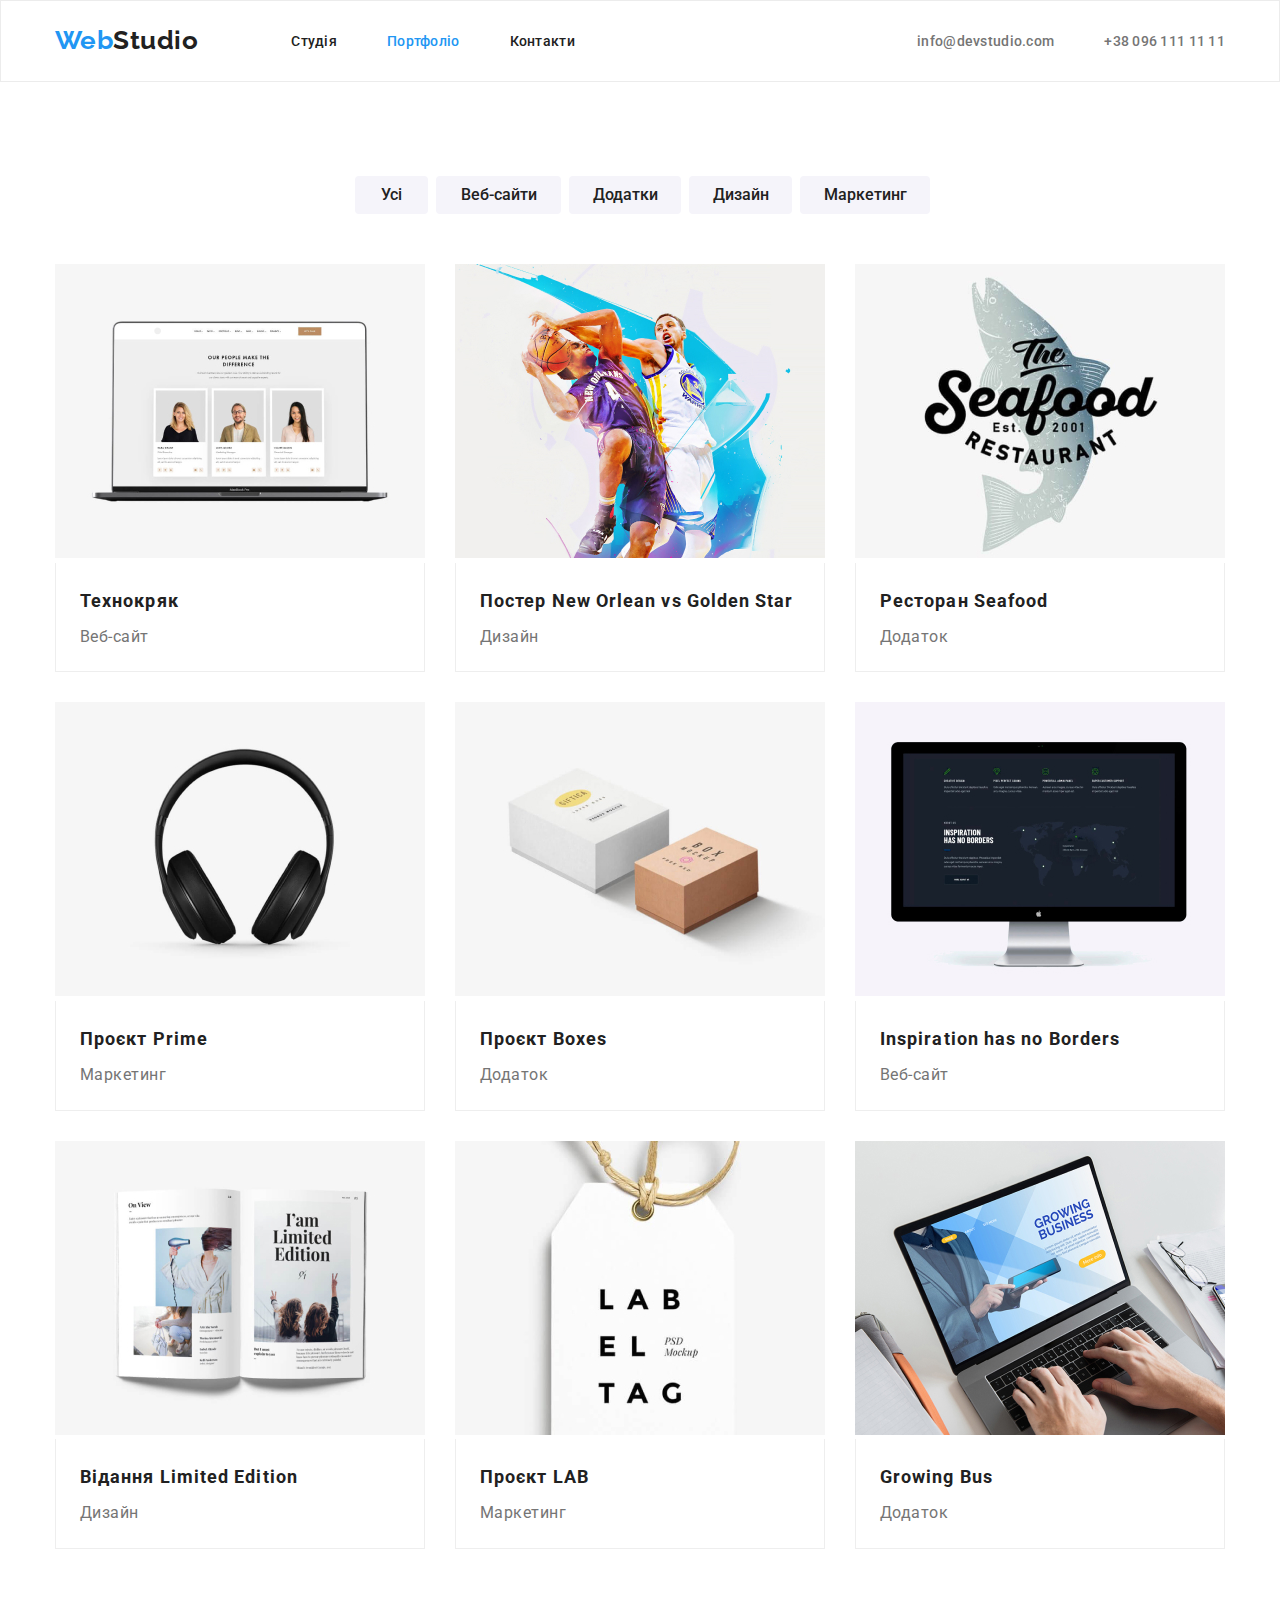
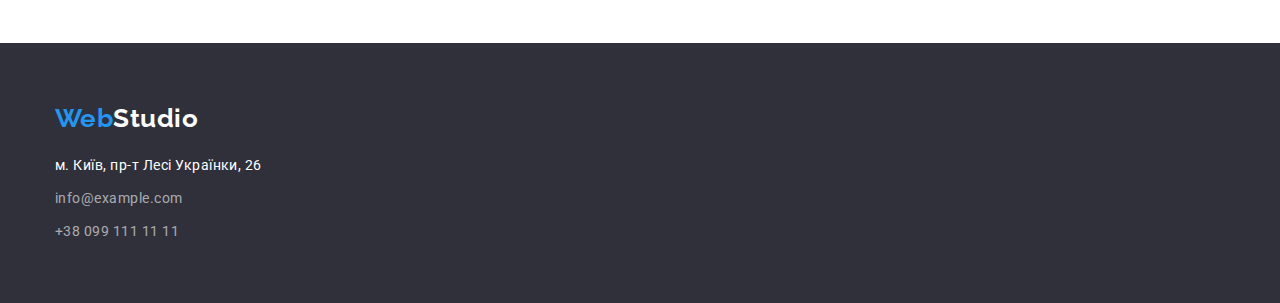
==== portfolio.html @ 676b2f3a "Initial commit" ====
<!DOCTYPE html>
<html lang="uk">
  <head>
    <meta charset="UTF-8" />
    <meta http-equiv="X-UA-Compatible" content="IE=edge" />
    <meta name="viewport" content="width=device-width, initial-scale=1.0" />
    <title>Document</title>
    <!-- Normalize -->
    <link rel="stylesheet" href="https://cdn.jsdelivr.net/npm/modern-normalize@1.1.0/modern-normalize.min.css"/>
    <!-- Fonts -->
    <link
      href="https://fonts.googleapis.com/css2?family=Raleway:wght@700&family=Roboto:wght@400;500;700;900&display=swap"
      rel="stylesheet"/>
    <!-- Styles -->
    <link rel="stylesheet" href="./css/styles.css" />
  </head>
  <body>
    <!-- Header section -->
    <header class="header">
      <div class="container">
        <nav class="header-nav">
          <div class="header-contact">
          <a href="./portfolio.html" class="header-logo"><span class="header-web">Web</span>Studio</a>

          <ul class="site-nav list">
            <li class="header-item"><a href="./index.html" class="link">Студія</a></li>
            <li class="header-item"><a href="" class="link current">Портфоліо</a></li>
            <li class="header-item"><a href="" class="link">Контакти</a></li>
          </ul>
        </nav>

        <ul class="auth-nav list">
          <li class="header-item"><a href="mailto:info@devstudio.com" class="link">info@devstudio.com</a></li>
          <li class="header-item"><a href="tel:+380961111111" class="link">+38 096 111 11 11</a></li>
        </ul>
        </div>
      </div>
    </header>
    <main>
      <!-- Hero section -->
      <section class="hero-portfolio section">
        <div class="container">
          <h1 class="visually-hidden">Портфоліо</h1>
          <div class="button-portfolio-container">
          <ul class="button-portfolio list">
            <li class="portfolio-controls-btn"><button type="button" class="button-portfolio-item btn-all">Усі</button></li>
            <li class="portfolio-controls-btn"><button type="button" class="button-portfolio-item btn-web">Веб-сайти</button></li>
            <li class="portfolio-controls-btn"><button type="button" class="button-portfolio-item btn-apps">Додатки</button></li>
            <li class="portfolio-controls-btn"><button type="button" class="button-portfolio-item btn-design">Дизайн</button></li>
            <li class="portfolio-controls-btn"><button type="button" class="button-portfolio-item btn-marketing">Маркетинг</button></li>
          </ul>
          </div>

          <ul class="projects list">
            <li class="project-items">
              <img src="images/img-project-1.jpeg" alt="веб-сайт" width="370" />
              <div class="projects-litle-text-group">
                <div class="projects-litle-text">
              <h2 class="projects-litle">Технокряк</h2>
              <p class="projects-text">Веб-сайт</p>
              </div>
              </div>
            </li>

            <li class="project-items">
              <img src="images/img-project-2.jpeg" alt="дизайн" width="370" />
              <div class="projects-litle-text-group">
                <div class="projects-litle-text">
              <h2 class="projects-litle">Постер New Orlean vs Golden Star</h2>
              <p class="projects-text">Дизайн</p>
                </div>
              </div>
            </li>

            <li class="project-items">
              <img src="images/img-project-3.jpeg" alt="додаток" width="370" />
              <div class="projects-litle-text-group">
                <div class="projects-litle-text">
              <h2 class="projects-litle">Ресторан Seafood</h2>
              <p class="projects-text">Додаток</p>
              </div>
              </div>
            </li>

            <li class="project-items">
              <img src="images/img-project-4.jpeg" alt="маркетинг" width="370" />
             <div class="projects-litle-text-group">
                <div class="projects-litle-text">
              <h2 class="projects-litle">Проєкт Prime</h2>
              <p class="projects-text">Маркетинг</p>
              </div>
              </div>
            </li>

            <li class="project-items">
              <img src="images/img-project-5.jpeg" alt="додаток" width="370" />
              <div class="projects-litle-text-group">
                <div class="projects-litle-text">
              <h2 class="projects-litle">Проєкт Boxes</h2>
              <p class="projects-text">Додаток</p>
              </div>
              </div>

            <li class="project-items">
              <img src="images/img-project-6.jpeg" alt="веб-сайт" width="370" />
              <div class="projects-litle-text-group">
                <div class="projects-litle-text">
              <h2 class="projects-litle">Inspiration has no Borders</h2>
              <p class="projects-text">Веб-сайт</p>
              </div>
            </li>

            <li class="project-items">
              <img src="images/img-project-7.jpeg" alt="дизайн" width="370" />
              <div class="projects-litle-text-group">
                <div class="projects-litle-text">
              <h2 class="projects-litle">Відання Limited Edition</h2>
              <p class="projects-text">Дизайн</p>
              </div>
              </div>
            </li>

            <li class="project-items">
              <img src="images/img-project-8.jpeg" alt="маркетинг" width="370" />
              <div class="projects-litle-text-group">
                <div class="projects-litle-text">
              <h2 class="projects-litle">Проєкт LAB</h2>
              <p class="projects-text">Маркетинг</p>
              </div>
              </div>
            </li>

            <li class="project-items">
              <img src="images/img-project-9.jpeg" alt="додаток-9" width="370" />
              <div class="projects-litle-text-group">
                <div class="projects-litle-text">
              <h2 class="projects-litle">Growing Bus</h2>
              <p class="projects-text">Додаток</p>
              </div>
              </div>
            </li>
          </ul>
        </div>
      </section>
    </main>
    <!-- Footer -->
        <footer class="footer">
          <div class="container">
          <div class="footer-logotype">
          <a href="./portfolio.html" class="footer-logo"><span class="footer-web">Web</span>Studio</a>
            </div>

          <address class="contacts">
            <ul class="contacts-list list">
              <li class="footer-item">
                <a
                  href="https://goo.gl/maps/FvV4dFCjNQffo44w8"
                  target="_blank"
                  rel="noreferrer noopener"
                  class="footer-address"
                  >м. Київ, пр-т Лесі Українки, 26</a
                >
              </li>
              <li class="footer-item">
                <a href="mailto:info@example.com" class="footer-link">info@example.com</a>
              </li>
              <li class="footer-item">
                <a href="tel:+380991111111" class="footer-link">+38 099 111 11 11</a>
              </li>
            </ul>
          </address>
          </div>
        </footer>
  </body>
</html>
---- css/styles.css ----
:root {
  --main-text-color: #212121;
  --secondary-text-color: #757575;
  --main-bgr-color: #f5f5f5;
  --secondary-bgr-color: #2f303a;
  --brand-color: #2196f3;
}

.list {
  list-style: none;
}

.visually-hidden {
  position: absolute;
  width: 1px;
  height: 1px;
  margin: -1px;
  border: 0;
  padding: 0;

  white-space: nowrap;
  clip-path: inset(100%);
  clip: rect(0 0 0 0);
  overflow: hidden;
}

h1,
h2,
h3,
p,
ul,
li {
  margin: 0;
  padding: 0;
}

.container {
  max-width: 1200px;
  margin: 0 auto;
  padding: 0 15px;
  box-sizing: border-box;
  /* outline: 2px solid tomato; */
}

.section {
  padding-top: 94px;
  padding-bottom: 94px;
}

.header {
  border: 1px solid #ececec;
}

.header .container {
  display: flex;
  align-items: center;
  justify-content: space-between;
}

.header-contact {
  display: flex;
  align-items: center;
}

.site-nav {
  display: flex;
  align-items: center;
}

.auth-nav {
  display: flex;
  align-items: center;
  /* margin-left: auto; */
}

.header-logo {
  margin-right: 93px;
  padding-top: 24px;
  padding-bottom: 25px;
  box-sizing: border-box;
}

.header-item:not(:last-child) {
  margin-right: 50px;
}

.hero-studio .container {
  padding-top: 200px;
  padding-bottom: 200px;
}
.button-studio {
  min-width: 215px;
  min-height: 50px;
  margin: 0 auto;
  display: block;
  margin-top: 30px;
  padding: 10px 32px;
  border-radius: 4px;
}

.services-title {
  padding-bottom: 50px;
}

.services-item {
  display: block;
}

.team-title {
  padding-bottom: 50px;
}

.team-item {
  display: block;
}

.footer-logotype {
  /* margin-top: 60px; */
  margin-bottom: 20px;
}

.contacts {
  margin-top: 20px;
  /* margin-bottom: 60px; */
}

body {
  color: var(--main-text-color);
  font-family: roboto, sans-serif;
  letter-spacing: 0.03em;
}

.header {
  background-color: #ffffff;
}

.header-logo {
  color: var(--main-text-color);
  font-family: raleway, sans-serif;
  font-weight: 700;
  font-size: 26px;
  line-height: 1.2;
  text-decoration: none;
}

.header-web,
.footer-web {
  color: var(--brand-color);
}

.header-logo:hover,
.header-logo:focus,
.footer-logo:hover,
.footer-logo:focus {
  color: var(--brand-color);
}

.site-nav .link {
  color: var(--main-text-color);
  font-weight: 500;
  font-size: 14px;
  line-height: 1.2;
  letter-spacing: 0.02em;
  text-decoration: none;
}

.site-nav .link:hover,
.site-nav .link:focus {
  color: var(--brand-color);
}

.site-nav .link.current {
  color: var(--brand-color);
}

.auth-nav .link {
  color: var(--secondary-text-color);
  font-weight: 500;
  font-size: 14px;
  line-height: 1.2;
  letter-spacing: 0.02em;
  text-decoration: none;
}

.auth-nav .link:hover,
.auth-nav .link:focus {
  color: var(--brand-color);
}

.hero-studio {
  background-color: var(--secondary-bgr-color);
}

.hero-title {
  color: #ffffff;
  font-weight: 900;
  font-size: 44px;
  line-height: 1.4;
  text-align: center;
  letter-spacing: 0.06em;
  text-transform: uppercase;
  width: 696px;
  margin-left: auto;
  margin-right: auto;
}

.hero-portfolio {
  background-color: #ffffff;
}

.button-studio {
  font-family: roboto, sans-serif;
  color: #ffffff;
  background-color: var(--brand-color);
  cursor: pointer;
  font-weight: 700;
  font-size: 16px;
  line-height: 1.9;
  align-items: center;
  text-align: center;
  letter-spacing: 0.06em;
  border: 0;
}

.button-studio:hover,
.button-studio:focus {
  color: #ffffff;
  background-color: #188ce8;
}

.button-portfolio-container {
  margin-bottom: 50px;
  padding-right: 300px;
  padding-left: 300px;
}

.button-portfolio {
  display: flex;
  align-items: center;
}
.portfolio-controls-btn:not(:last-child) {
  margin-right: 8px;
}

.btn-all {
  min-width: 73px;
  min-height: 38px;
  padding: 6px 25px;
  border-radius: 4px;
}

.btn-web {
  min-width: 125px;
  min-height: 38px;
  padding: 6px 22px;
  border-radius: 4px;
}

.btn-apps {
  min-width: 112px;
  min-height: 38px;
  padding: 6px 22px;
  border-radius: 4px;
}

.btn-design {
  min-width: 103px;
  min-height: 38px;
  padding: 6px 22px;
  border-radius: 4px;
}

.btn-marketing {
  min-width: 130px;
  min-height: 38px;
  padding: 6px 22px;
  border-radius: 4px;
}

.button-portfolio-item {
  font-family: roboto, sans-serif;
  color: var(--main-text-color);
  background-color: #f5f4fa;
  cursor: pointer;
  font-weight: 500;
  font-size: 16px;
  line-height: 1.6;
  border: none;
}

.button-portfolio-item:hover,
.button-portfolio-item:focus {
  color: #ffffff;
  background-color: var(--brand-color);
}

.features-list {
  display: flex;
  flex-wrap: wrap;
  gap: 30px;
}

.features-item {
  flex-basis: calc((100% - 3 * 30px) / 4);
}

.features-title {
  font-weight: 700;
  font-size: 14px;
  line-height: 1.4;
  text-transform: uppercase;
  padding-bottom: 10px;
}

.features-text {
  color: var(--secondary-text-color);
  font-size: 14px;
  line-height: 1.7;
}

.services-title {
  font-weight: 700;
  font-size: 36px;
  line-height: 1.2;
  text-align: center;
}

.services-list {
  display: flex;
  flex-wrap: wrap;
  gap: 30px;
}

.services-item {
  flex-basis: calc((100% - 2 * 30px) / 3);
}

.team {
  background-color: #f5f4fa;
}

.team-title {
  font-size: 36px;
  line-height: 1.2;
  text-align: center;
}

.team-list {
  display: flex;
  flex-wrap: wrap;
  gap: 30px;
}

.team-item {
  flex-basis: calc((100% - 3 * 30px) / 4);
  background-color: #ffffff;
  box-shadow: 0px 1px 3px rgba(0, 0, 0, 0.12), 0px 1px 1px rgba(0, 0, 0, 0.14),
    0px 2px 1px rgba(0, 0, 0, 0.2);
  border-radius: 0px 0px 4px 4px;
}

.img-team {
  border-radius: 0px;
}

.team-subtitle {
  font-weight: 500;
  font-size: 16px;
  line-height: 1.2;
  text-align: center;

  padding-top: 30px;
}

.team-text {
  color: var(--secondary-text-color);
  font-size: 16px;
  line-height: 1.2;
  text-align: center;

  padding-top: 10px;
  padding-bottom: 30px;
}

.projects {
  display: flex;
  flex-wrap: wrap;
  gap: 30px;
}

.project-items {
  display: block;
  flex-basis: calc((100% - 2 * 30px) / 3);
}

.projects-litle-text-group {
  /* margin-top: 20px; */
  border: 1px solid #eeeeee;
  border-top: none;
}

.projects-litle-text {
  padding: 20px 24px;
}

.projects-litle {
  color: var(--main-text-color);
  font-weight: 700;
  font-size: 18px;
  line-height: 2;
  letter-spacing: 0.06em;

  margin-bottom: 4px;
}

.projects-text {
  color: var(--secondary-text-color);
  font-size: 16px;
  line-height: 1.8;
}

.footer {
  background-color: var(--secondary-bgr-color);

  padding: 60px 0;
}

.container .footer {
  display: flex;
  flex-direction: column;
  align-items: flex-start;
}

.footer-logo {
  color: #ffffff;
  font-family: raleway, sans-serif;
  font-weight: 700;
  font-size: 26px;
  line-height: 1.2;
  text-decoration: none;
}

.footer-item:not(:last-child) {
  margin-bottom: 9px;
}

.footer-address {
  color: #ffffff;
}
.footer-link {
  color: rgba(255, 255, 255, 0.6);
}

.contacts-list a:hover,
.contacts-list a:focus {
  color: var(--brand-color);
}

.contacts-list a {
  font-style: normal;
  font-size: 14px;
  line-height: 1.7;
  text-decoration: none;
}
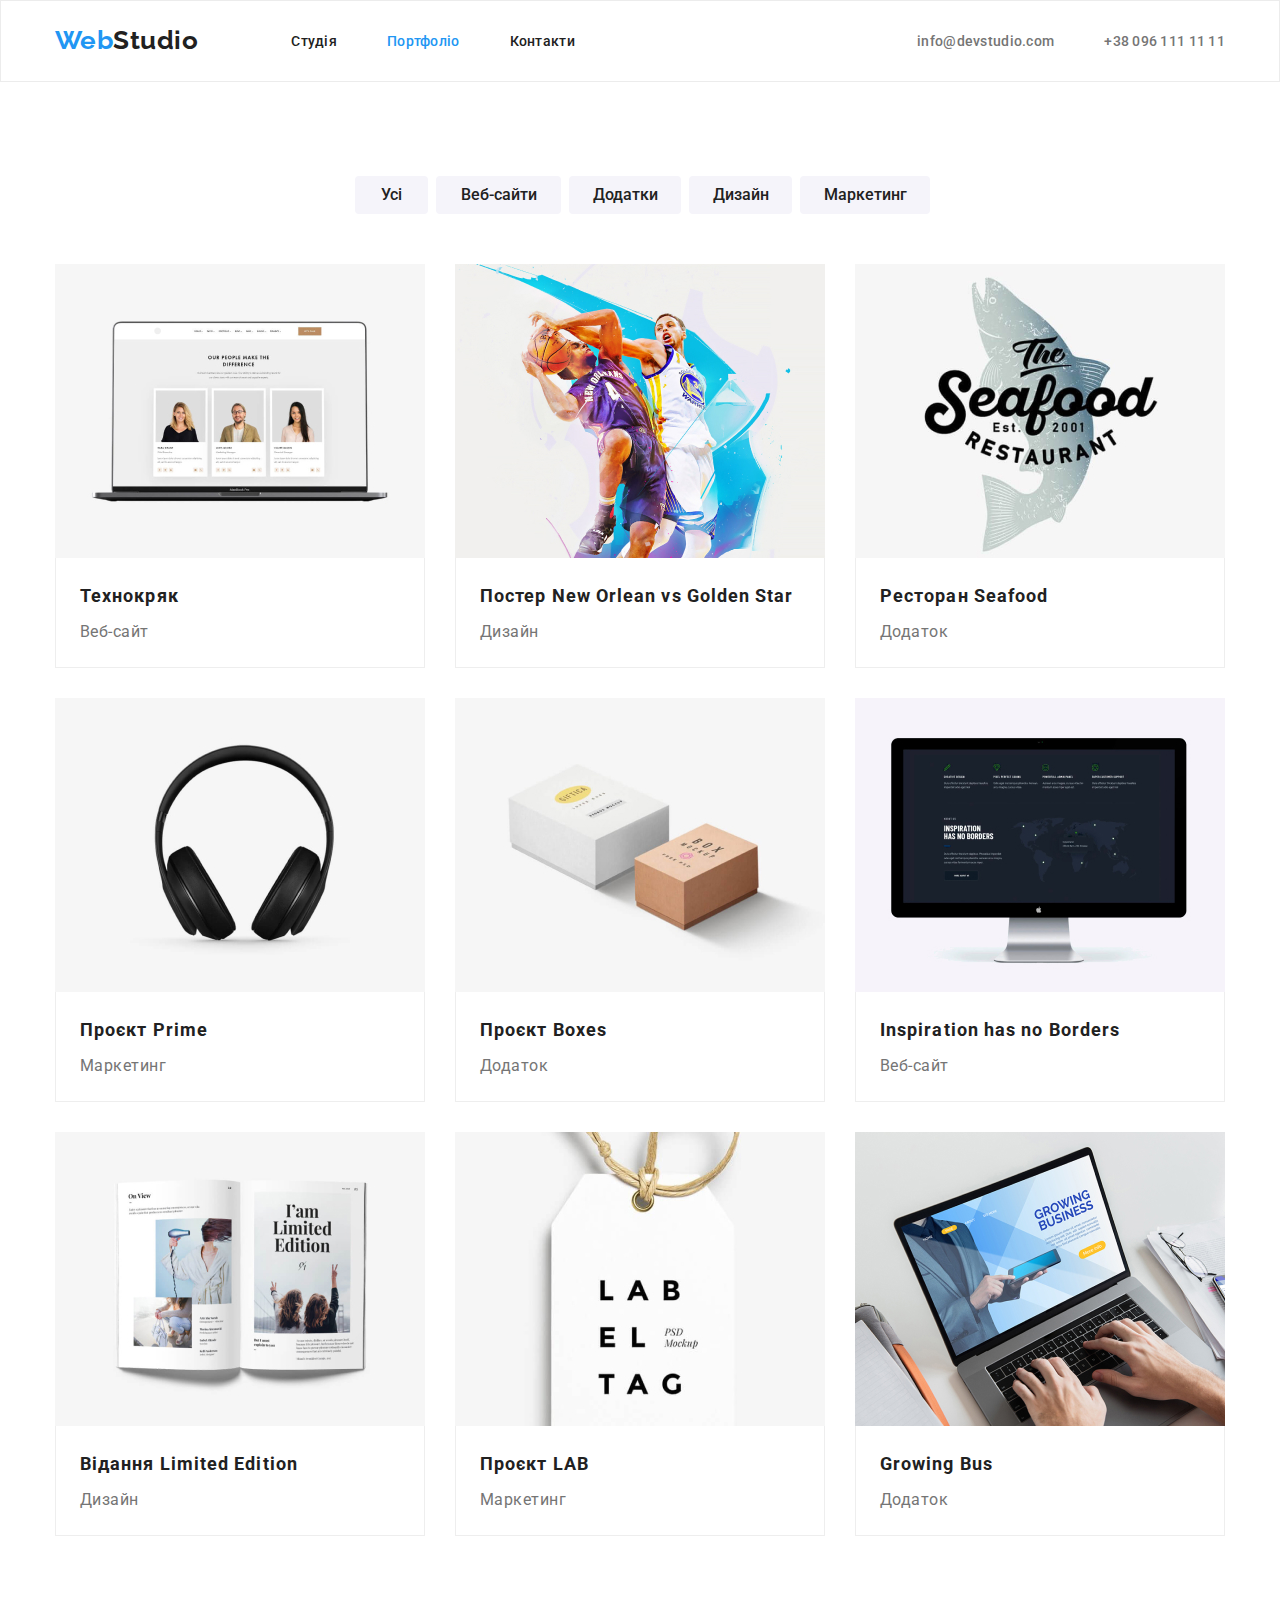
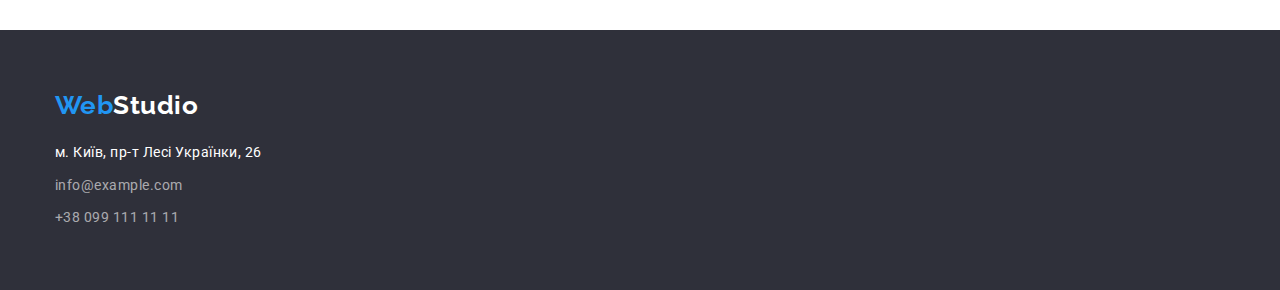
==== commit d8ad00cc: "Додає розмітку іконок та декоративних ефектів" ====
--- a/portfolio.html
+++ b/portfolio.html
@@ -53,7 +53,7 @@
 
           <ul class="projects list">
             <li class="project-items">
-              <img src="images/img-project-1.jpeg" alt="веб-сайт" width="370" />
+              <img class="img-project" src="images/img-project-1.jpeg" alt="веб-сайт" width="370" />
               <div class="projects-litle-text-group">
                 <div class="projects-litle-text">
               <h2 class="projects-litle">Технокряк</h2>
@@ -63,7 +63,7 @@
             </li>
 
             <li class="project-items">
-              <img src="images/img-project-2.jpeg" alt="дизайн" width="370" />
+              <img class="img-project" src="images/img-project-2.jpeg" alt="дизайн" width="370" />
               <div class="projects-litle-text-group">
                 <div class="projects-litle-text">
               <h2 class="projects-litle">Постер New Orlean vs Golden Star</h2>
@@ -73,7 +73,7 @@
             </li>
 
             <li class="project-items">
-              <img src="images/img-project-3.jpeg" alt="додаток" width="370" />
+              <img class="img-project" src="images/img-project-3.jpeg" alt="додаток" width="370" />
               <div class="projects-litle-text-group">
                 <div class="projects-litle-text">
               <h2 class="projects-litle">Ресторан Seafood</h2>
@@ -83,7 +83,7 @@
             </li>
 
             <li class="project-items">
-              <img src="images/img-project-4.jpeg" alt="маркетинг" width="370" />
+              <img class="img-project" src="images/img-project-4.jpeg" alt="маркетинг" width="370" />
              <div class="projects-litle-text-group">
                 <div class="projects-litle-text">
               <h2 class="projects-litle">Проєкт Prime</h2>
@@ -93,7 +93,7 @@
             </li>
 
             <li class="project-items">
-              <img src="images/img-project-5.jpeg" alt="додаток" width="370" />
+              <img class="img-project" src="images/img-project-5.jpeg" alt="додаток" width="370" />
               <div class="projects-litle-text-group">
                 <div class="projects-litle-text">
               <h2 class="projects-litle">Проєкт Boxes</h2>
@@ -102,7 +102,7 @@
               </div>
 
             <li class="project-items">
-              <img src="images/img-project-6.jpeg" alt="веб-сайт" width="370" />
+              <img class="img-project" src="images/img-project-6.jpeg" alt="веб-сайт" width="370" />
               <div class="projects-litle-text-group">
                 <div class="projects-litle-text">
               <h2 class="projects-litle">Inspiration has no Borders</h2>
@@ -111,7 +111,7 @@
             </li>
 
             <li class="project-items">
-              <img src="images/img-project-7.jpeg" alt="дизайн" width="370" />
+              <img class="img-project" src="images/img-project-7.jpeg" alt="дизайн" width="370" />
               <div class="projects-litle-text-group">
                 <div class="projects-litle-text">
               <h2 class="projects-litle">Відання Limited Edition</h2>
@@ -121,7 +121,7 @@
             </li>
 
             <li class="project-items">
-              <img src="images/img-project-8.jpeg" alt="маркетинг" width="370" />
+              <img class="img-project" src="images/img-project-8.jpeg" alt="маркетинг" width="370" />
               <div class="projects-litle-text-group">
                 <div class="projects-litle-text">
               <h2 class="projects-litle">Проєкт LAB</h2>
@@ -131,7 +131,7 @@
             </li>
 
             <li class="project-items">
-              <img src="images/img-project-9.jpeg" alt="додаток-9" width="370" />
+              <img class="img-project" src="images/img-project-9.jpeg" alt="додаток-9" width="370" />
               <div class="projects-litle-text-group">
                 <div class="projects-litle-text">
               <h2 class="projects-litle">Growing Bus</h2>
--- a/css/styles.css
+++ b/css/styles.css
@@ -42,6 +42,13 @@
   /* outline: 2px solid tomato; */
 }
 
+.hero-studio {
+  background-image: url('/images/Img-hero-studio.png');
+  background-repeat: no-repeat;
+  background-position: center;
+  background-size: cover;
+}
+
 .section {
   padding-top: 94px;
   padding-bottom: 94px;
@@ -112,6 +119,27 @@
 
 .team-item {
   display: block;
+}
+
+.socials-list {
+  display: flex;
+  list-style: none;
+  align-items: center;
+  justify-content: center;
+  gap: 10px;
+  margin-bottom: 30px;
+}
+
+.socials-link {
+  display: flex;
+  align-items: center;
+  justify-content: center;
+  width: 44px;
+  height: 44px;
+}
+
+.social-icon {
+  fill: #afb1b8;
 }
 
 .footer-logotype {
@@ -288,6 +316,10 @@
   border: none;
 }
 
+.features {
+  padding-bottom: 0;
+}
+
 .button-portfolio-item:hover,
 .button-portfolio-item:focus {
   color: #ffffff;
@@ -303,6 +335,22 @@
 .features-item {
   flex-basis: calc((100% - 3 * 30px) / 4);
 }
+/* .features-group-img {
+  width: 270px;
+  height: 120px;
+  background-color: #f5f4fa;
+  border-radius: 4px;
+} */
+
+.features-icon {
+  width: 270px;
+  height: 120px;
+  border-radius: 4px;
+  padding: 25px 100px;
+  margin-bottom: 30px;
+  background-color: #f5f4fa;
+  filter: drop-shadow(0px 4px 4px rgba(0, 0, 0, 0.25));
+}
 
 .features-title {
   font-weight: 700;
@@ -333,6 +381,10 @@
 
 .services-item {
   flex-basis: calc((100% - 2 * 30px) / 3);
+}
+
+.img-services {
+  display: block;
 }
 
 .team {
@@ -360,6 +412,7 @@
 }
 
 .img-team {
+  display: block;
   border-radius: 0px;
 }
 
@@ -379,7 +432,7 @@
   text-align: center;
 
   padding-top: 10px;
-  padding-bottom: 30px;
+  padding-bottom: 16px;
 }
 
 .projects {
@@ -391,6 +444,10 @@
 .project-items {
   display: block;
   flex-basis: calc((100% - 2 * 30px) / 3);
+}
+
+.img-project {
+  display: block;
 }
 
 .projects-litle-text-group {
@@ -417,6 +474,41 @@
   color: var(--secondary-text-color);
   font-size: 16px;
   line-height: 1.8;
+}
+
+.customers-title {
+  font-family: Roboto;
+  font-style: normal;
+  font-weight: 700;
+  font-size: 36px;
+  line-height: 1.2em;
+  text-align: center;
+  letter-spacing: 0.03em;
+
+  color: #212121;
+
+  margin-bottom: 50px;
+}
+.customers-list {
+  display: flex;
+  list-style: none;
+  align-items: center;
+  justify-content: center;
+  gap: 30px;
+}
+
+.customers-link {
+  display: flex;
+  align-items: center;
+  justify-content: center;
+  width: 170px;
+  height: 92px;
+  border: 1px solid #afb1b8;
+  border-radius: 4px;
+}
+
+.customers-icon {
+  fill: #afb1b8;
 }
 
 .footer {
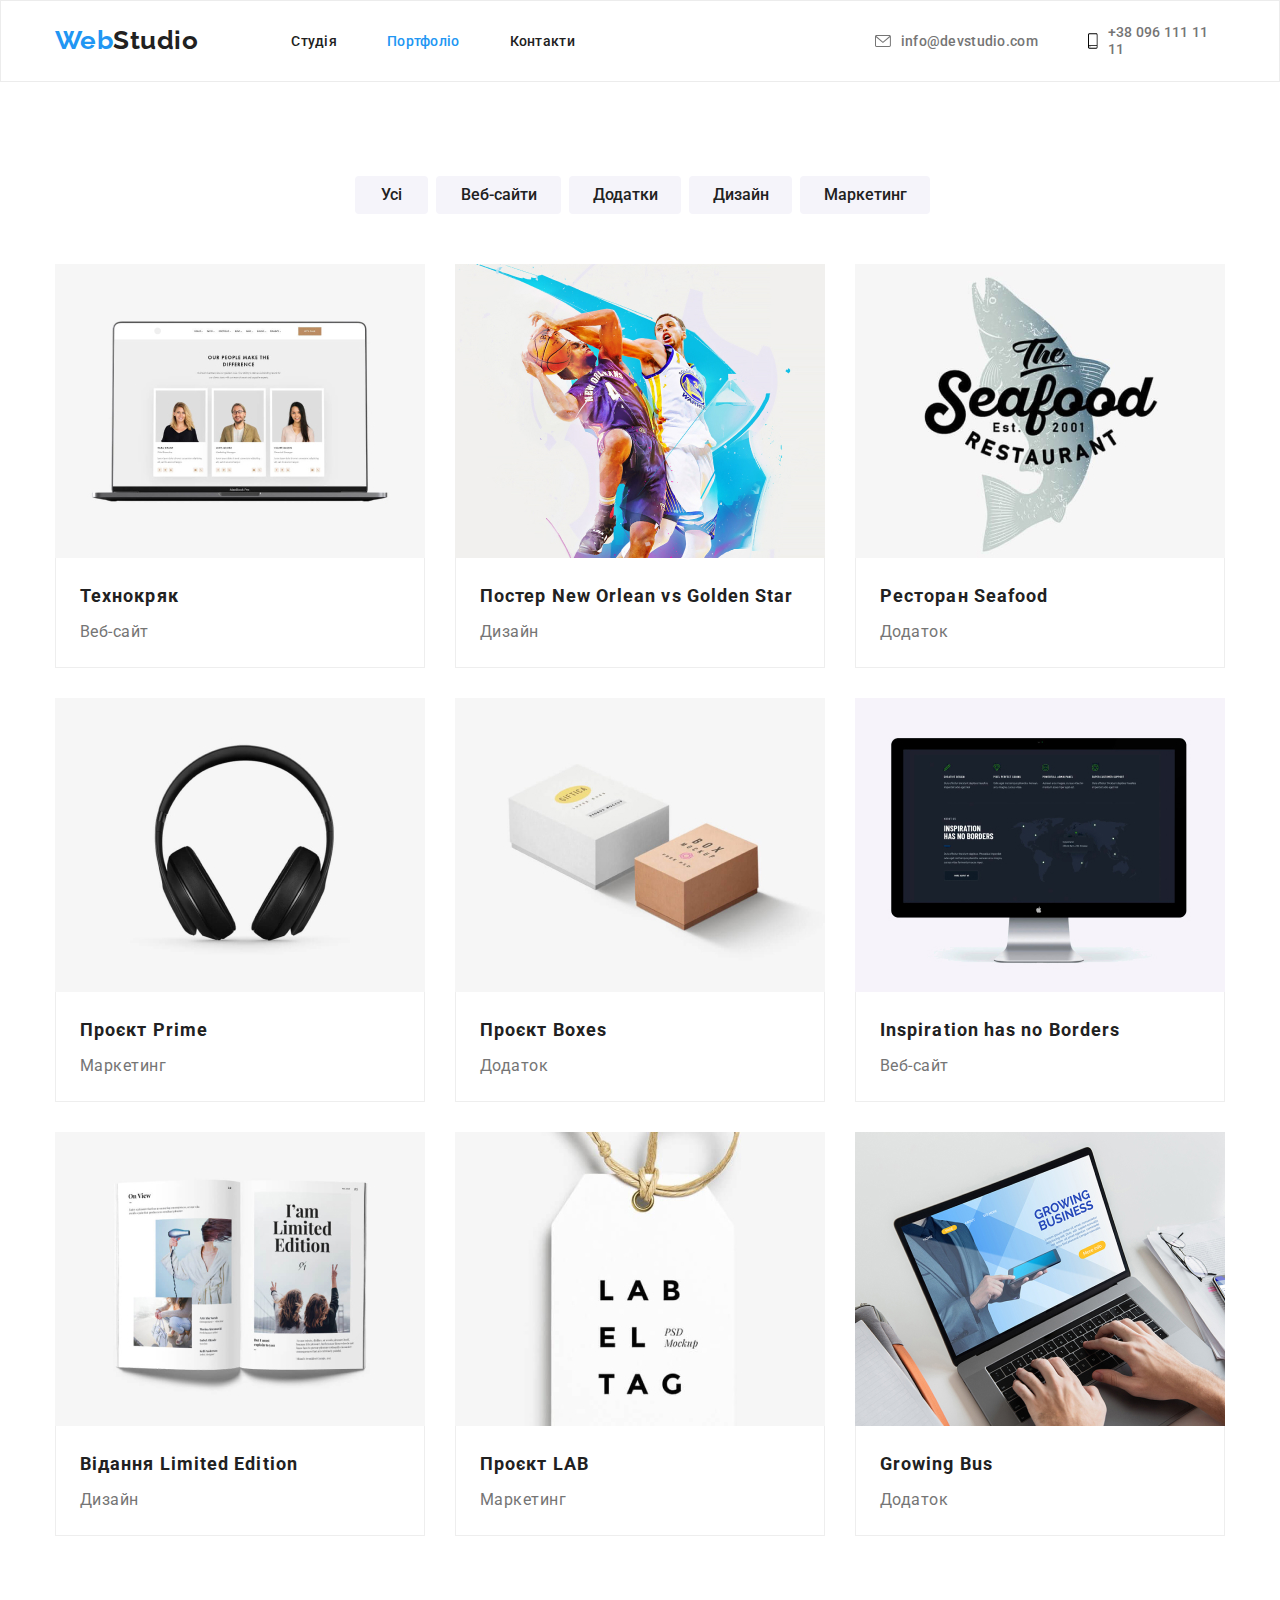
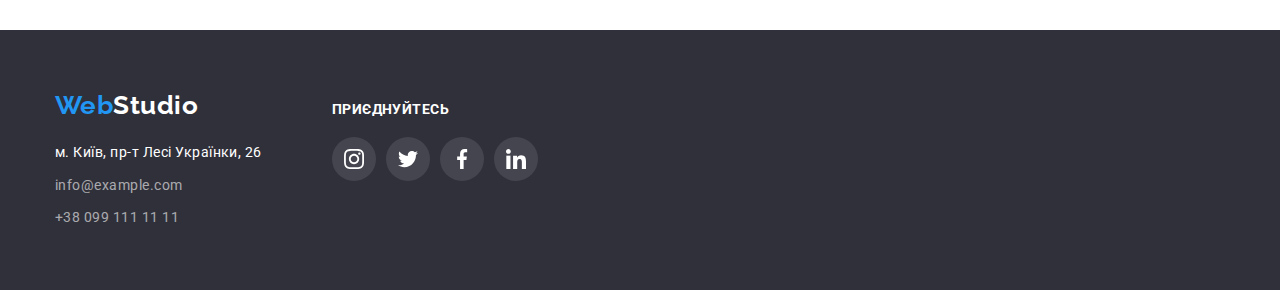
==== commit 8cab1fd1: "Додає і змінює розмітку іконок та декоративних ефектів" ====
--- a/portfolio.html
+++ b/portfolio.html
@@ -18,8 +18,8 @@
     <!-- Header section -->
     <header class="header">
       <div class="container">
+        <div class="header-contact">
         <nav class="header-nav">
-          <div class="header-contact">
           <a href="./portfolio.html" class="header-logo"><span class="header-web">Web</span>Studio</a>
 
           <ul class="site-nav list">
@@ -30,9 +30,21 @@
         </nav>
 
         <ul class="auth-nav list">
-          <li class="header-item"><a href="mailto:info@devstudio.com" class="link">info@devstudio.com</a></li>
-          <li class="header-item"><a href="tel:+380961111111" class="link">+38 096 111 11 11</a></li>
-        </ul>
+            <li class="header-item">
+              <svg class="header-mail-icon" width="16" height="12">
+                <use href="/images/symbol-defs.svg#icon-envelope"></use>
+              </svg>
+              <a href="mailto:info@devstudio.com" class="header-mail-link link"
+                >info@devstudio.com</a
+              >
+            </li>
+            <li class="header-item">
+              <svg class="header-tel-icon" width="10" height="16">
+                <use href="/images/symbol-defs.svg#icon-smartphone"></use>
+              </svg>
+              <a href="tel:+380961111111" class="header-tel-link link">+38 096 111 11 11</a>
+            </li>
+          </ul>
         </div>
       </div>
     </header>
@@ -144,14 +156,12 @@
       </section>
     </main>
     <!-- Footer -->
-        <footer class="footer">
-          <div class="container">
-          <div class="footer-logotype">
-          <a href="./portfolio.html" class="footer-logo"><span class="footer-web">Web</span>Studio</a>
-            </div>
-
-          <address class="contacts">
-            <ul class="contacts-list list">
+       <footer class="footer">
+      <div class="container footer-container">
+        <div class="footer-contacts-group">
+          <a href="./index.html" class="footer-logo"><span class="footer-web">Web</span>Studio</a>
+          <address class="footer-contacts">
+            <ul class="footer-contacts-list list">
               <li class="footer-item">
                 <a
                   href="https://goo.gl/maps/FvV4dFCjNQffo44w8"
@@ -169,7 +179,61 @@
               </li>
             </ul>
           </address>
-          </div>
-        </footer>
+        </div>
+        <div class="footer-socials">
+          <p class="footer-socials-title">приєднуйтесь</p>
+          <ul class="footer-socials-list">
+            <li class="footer-socials-item">
+              <a
+                class="footer-socials-link"
+                href="https://www.instagram.com/"
+                target="_blank"
+                rel="noreferrer noopener"
+              >
+                <svg class="footer-social-icon" width="20" height="20">
+                  <use href="images/symbol-defs.svg#icon-instagram"></use>
+                </svg>
+              </a>
+            </li>
+            <li class="socials-item">
+              <a
+                class="footer-socials-link"
+                href="https://twitter.com/?lang=ru"
+                target="_blank"
+                rel="noreferrer noopener"
+              >
+                <svg class="footer-social-icon" width="20" height="20">
+                  <use href="images/symbol-defs.svg#icon-twitter"></use>
+                </svg>
+              </a>
+            </li>
+            <li class="socials-item">
+              <a
+                class="footer-socials-link"
+                href="https://uk-ua.facebook.com/"
+                target="_blank"
+                rel="noreferrer noopener"
+              >
+                <svg class="footer-social-icon" width="20" height="20">
+                  <use href="images/symbol-defs.svg#icon-facebook"></use>
+                </svg>
+              </a>
+            </li>
+            <li class="socials-item">
+              <a
+                class="footer-socials-link"
+                href="https://ua.linkedin.com/"
+                target="_blank"
+                rel="noreferrer noopener"
+              >
+                <svg class="footer-social-icon" width="20" height="20">
+                  <use href="images/symbol-defs.svg#icon-linkedin"></use>
+                </svg>
+              </a>
+            </li>
+          </ul>
+        </div>
+      </div>
+    </footer>
   </body>
 </html>
--- a/css/styles.css
+++ b/css/styles.css
@@ -42,13 +42,6 @@
   /* outline: 2px solid tomato; */
 }
 
-.hero-studio {
-  background-image: url('/images/Img-hero-studio.png');
-  background-repeat: no-repeat;
-  background-position: center;
-  background-size: cover;
-}
-
 .section {
   padding-top: 94px;
   padding-bottom: 94px;
@@ -69,15 +62,13 @@
   align-items: center;
 }
 
+.header-nav {
+  display: flex;
+}
+
 .site-nav {
   display: flex;
   align-items: center;
-}
-
-.auth-nav {
-  display: flex;
-  align-items: center;
-  /* margin-left: auto; */
 }
 
 .header-logo {
@@ -95,6 +86,7 @@
   padding-top: 200px;
   padding-bottom: 200px;
 }
+
 .button-studio {
   min-width: 215px;
   min-height: 50px;
@@ -137,9 +129,19 @@
   width: 44px;
   height: 44px;
 }
+.socials-link:hover,
+.socials-link:focus {
+  background-color: var(--brand-color);
+  border-radius: 50%;
+}
 
 .social-icon {
   fill: #afb1b8;
+}
+
+.social-icon:hover,
+.social-icon:focus {
+  fill: #ffffff;
 }
 
 .footer-logotype {
@@ -147,7 +149,7 @@
   margin-bottom: 20px;
 }
 
-.contacts {
+.footer-contacts {
   margin-top: 20px;
   /* margin-bottom: 60px; */
 }
@@ -197,8 +199,18 @@
   color: var(--brand-color);
 }
 
+.site-nav .link {
+  display: flex;
+}
+
 .site-nav .link.current {
   color: var(--brand-color);
+}
+
+.auth-nav {
+  display: flex;
+  align-items: center;
+  margin-left: 300px;
 }
 
 .auth-nav .link {
@@ -214,9 +226,44 @@
 .auth-nav .link:focus {
   color: var(--brand-color);
 }
+.header-item {
+  display: flex;
+  align-items: center;
+}
+
+.header-mail-icon {
+  margin-right: 10px;
+  fill: var(--secondary-text-color);
+}
+
+.header-mail-icon:hover,
+.header-mail-icon:focus {
+  fill: var(--brand-color);
+}
+.header-tel-icon:hover,
+.header-tel-icon:focus {
+  fill: var(--brand-color);
+}
+
+.header-tel-icon {
+  margin-right: 10px;
+}
+
+/* .header-mail-link {
+  display: flex;
+} */
+
+/* .hero-studio {
+  background-color: var(--secondary-bgr-color);
+} */
 
 .hero-studio {
-  background-color: var(--secondary-bgr-color);
+  background-image: linear-gradient(to right, rgba(47, 48, 58, 0.4), rgba(47, 48, 58, 0.4)),
+    url('/images/Img-hero-studio.png');
+  background-color: #c4c4c4;
+  background-repeat: no-repeat;
+  background-position: center;
+  background-size: cover;
 }
 
 .hero-title {
@@ -324,6 +371,8 @@
 .button-portfolio-item:focus {
   color: #ffffff;
   background-color: var(--brand-color);
+  box-shadow: 0px 3px 1px rgba(0, 0, 0, 0.1), 0px 1px 2px rgba(0, 0, 0, 0.08),
+    0px 2px 2px rgba(0, 0, 0, 0.12);
 }
 
 .features-list {
@@ -446,6 +495,12 @@
   flex-basis: calc((100% - 2 * 30px) / 3);
 }
 
+.project-items:hover,
+.project-items:focus {
+  box-shadow: 0px 1px 1px rgba(0, 0, 0, 0.12), 0px 4px 4px rgba(0, 0, 0, 0.06),
+    1px 4px 6px rgba(0, 0, 0, 0.16);
+}
+
 .img-project {
   display: block;
 }
@@ -489,6 +544,7 @@
 
   margin-bottom: 50px;
 }
+
 .customers-list {
   display: flex;
   list-style: none;
@@ -507,6 +563,16 @@
   border-radius: 4px;
 }
 
+.customers-icon:hover,
+.customers-icon:focus {
+  fill: #2196f3;
+}
+
+.customers-link:hover,
+.customers-link:focus {
+  border-color: #2196f3;
+}
+
 .customers-icon {
   fill: #afb1b8;
 }
@@ -517,10 +583,9 @@
   padding: 60px 0;
 }
 
-.container .footer {
-  display: flex;
-  flex-direction: column;
-  align-items: flex-start;
+.footer-container {
+  display: flex;
+  align-items: baseline;
 }
 
 .footer-logo {
@@ -539,18 +604,72 @@
 .footer-address {
   color: #ffffff;
 }
+
 .footer-link {
   color: rgba(255, 255, 255, 0.6);
 }
-
-.contacts-list a:hover,
-.contacts-list a:focus {
+.footer-contacts-list {
+  display: flex;
+  flex-direction: column;
+  align-items: baseline;
+  align-content: center;
+  margin-right: 70px;
+}
+
+.footer-contacts-list a:hover,
+.footer-contacts-list a:focus {
   color: var(--brand-color);
 }
 
-.contacts-list a {
+.footer-contacts-list a {
   font-style: normal;
   font-size: 14px;
   line-height: 1.7;
   text-decoration: none;
 }
+
+.footer-socials {
+  width: 206px;
+  height: 80px;
+}
+
+.footer-socials-title {
+  font-family: Roboto;
+  font-style: normal;
+  font-weight: 700;
+  font-size: 14px;
+  line-height: calc(16 / 14);
+  letter-spacing: 0.03em;
+  text-transform: uppercase;
+
+  color: #ffffff;
+
+  margin-bottom: 20px;
+}
+
+.footer-socials-list {
+  display: flex;
+  list-style: none;
+  align-items: center;
+  gap: 10px;
+}
+
+.footer-socials-link {
+  display: flex;
+  align-items: center;
+  justify-content: center;
+  width: 44px;
+  height: 44px;
+  background-color: rgba(255, 255, 255, 0.1);
+  border-radius: 50%;
+}
+
+.footer-socials-link:hover,
+.footer-socials-link:focus {
+  background-color: var(--brand-color);
+  border-radius: 50%;
+}
+
+.footer-social-icon {
+  fill: #ffffff;
+}
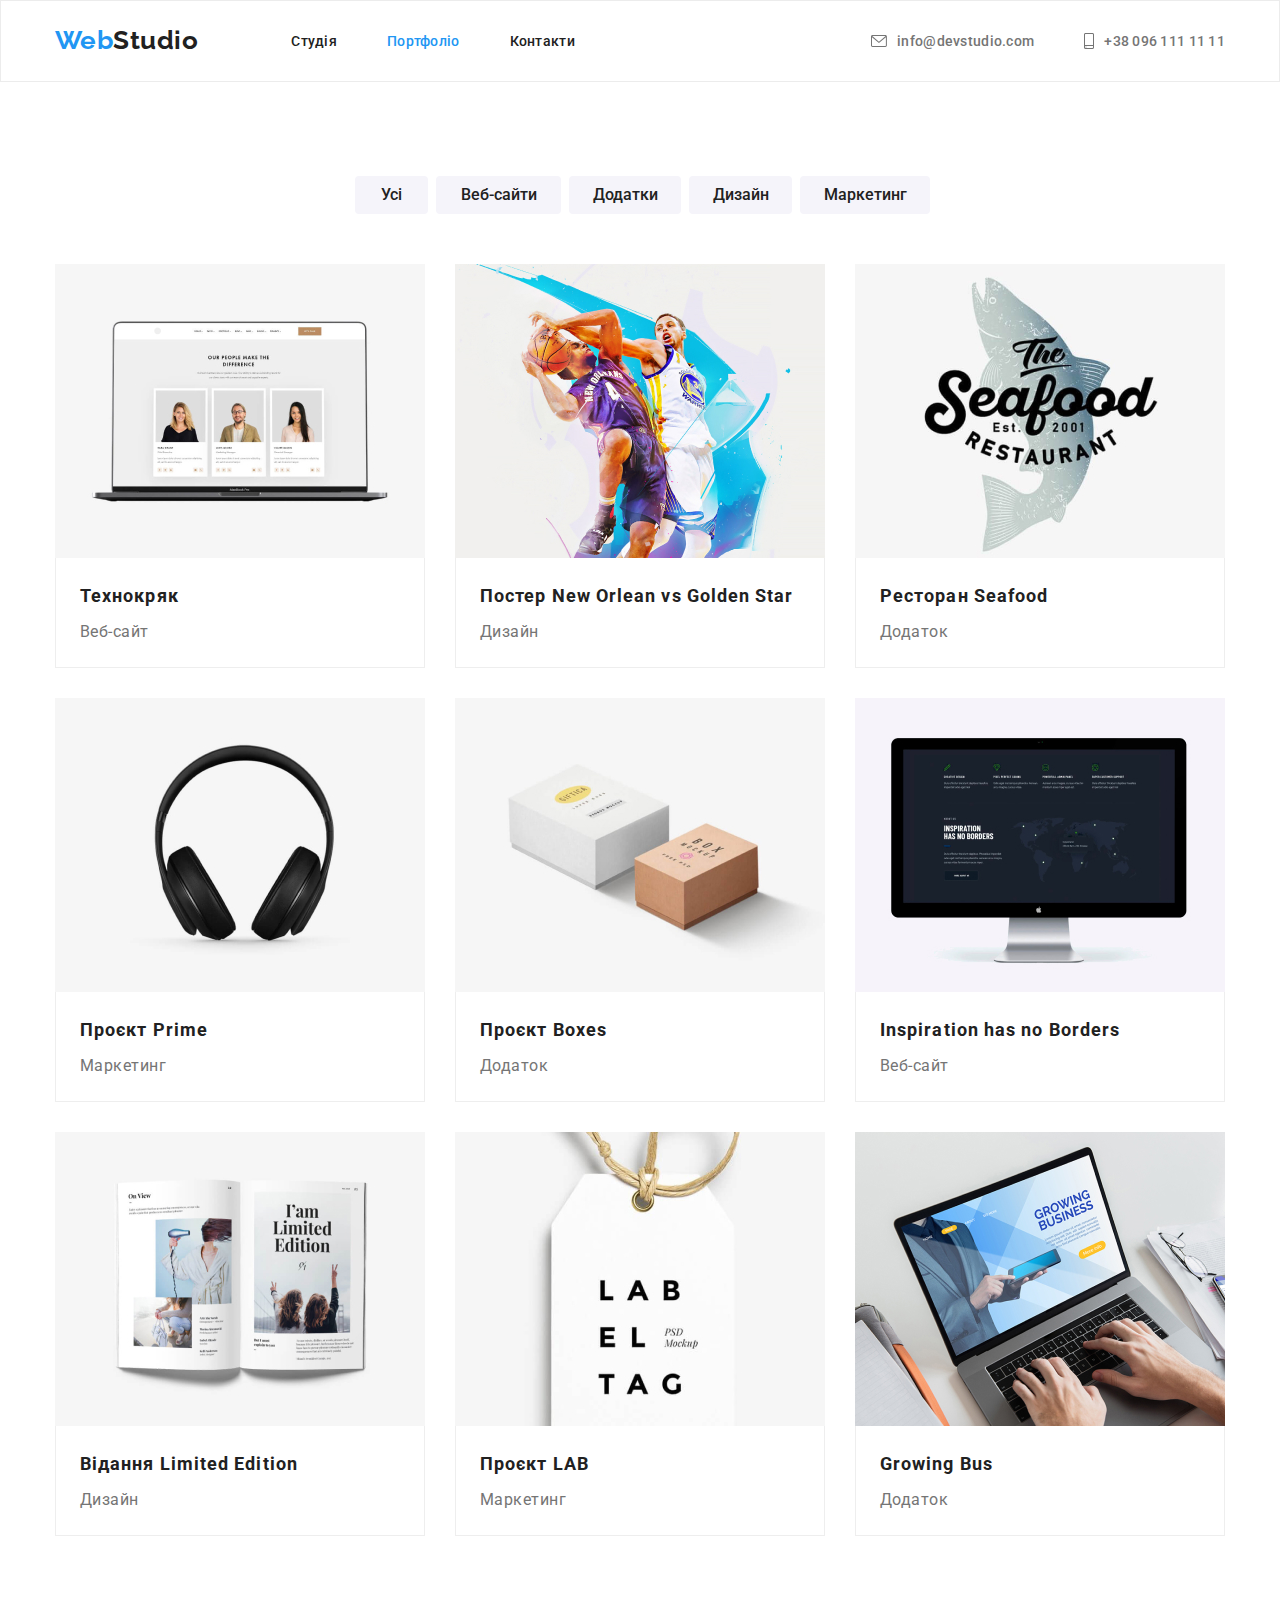
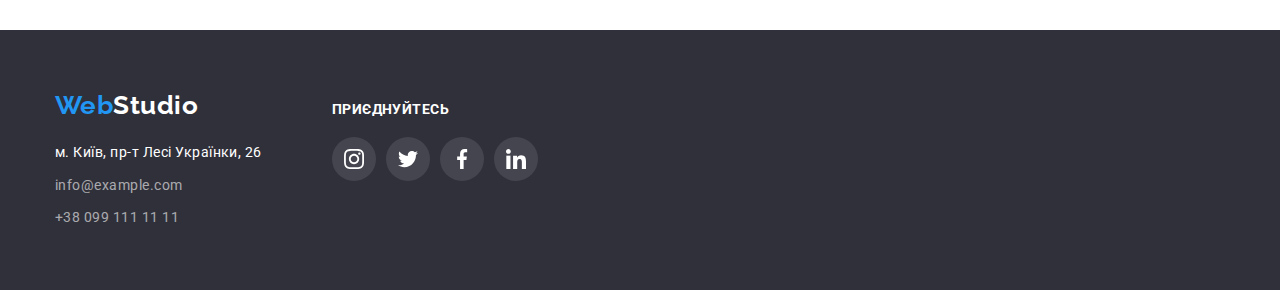
==== commit ea4fa4d9: "Вносить зміни в розмітку іконок та декоративних ефектів" ====
--- a/portfolio.html
+++ b/portfolio.html
@@ -6,11 +6,15 @@
     <meta name="viewport" content="width=device-width, initial-scale=1.0" />
     <title>Document</title>
     <!-- Normalize -->
-    <link rel="stylesheet" href="https://cdn.jsdelivr.net/npm/modern-normalize@1.1.0/modern-normalize.min.css"/>
+    <link
+      rel="stylesheet"
+      href="https://cdn.jsdelivr.net/npm/modern-normalize@1.1.0/modern-normalize.min.css"
+    />
     <!-- Fonts -->
     <link
       href="https://fonts.googleapis.com/css2?family=Raleway:wght@700&family=Roboto:wght@400;500;700;900&display=swap"
-      rel="stylesheet"/>
+      rel="stylesheet"
+    />
     <!-- Styles -->
     <link rel="stylesheet" href="./css/styles.css" />
   </head>
@@ -19,30 +23,34 @@
     <header class="header">
       <div class="container">
         <div class="header-contact">
-        <nav class="header-nav">
-          <a href="./portfolio.html" class="header-logo"><span class="header-web">Web</span>Studio</a>
-
-          <ul class="site-nav list">
-            <li class="header-item"><a href="./index.html" class="link">Студія</a></li>
-            <li class="header-item"><a href="" class="link current">Портфоліо</a></li>
-            <li class="header-item"><a href="" class="link">Контакти</a></li>
-          </ul>
-        </nav>
-
-        <ul class="auth-nav list">
+          <nav class="header-nav">
+            <a href="./portfolio.html" class="header-logo"
+              ><span class="header-web">Web</span>Studio</a
+            >
+
+            <ul class="site-nav list">
+              <li class="header-item"><a href="./index.html" class="link">Студія</a></li>
+              <li class="header-item"><a href="" class="link current">Портфоліо</a></li>
+              <li class="header-item"><a href="" class="link">Контакти</a></li>
+            </ul>
+          </nav>
+
+          <ul class="auth-nav list">
             <li class="header-item">
-              <svg class="header-mail-icon" width="16" height="12">
-                <use href="/images/symbol-defs.svg#icon-envelope"></use>
-              </svg>
-              <a href="mailto:info@devstudio.com" class="header-mail-link link"
-                >info@devstudio.com</a
+              <a href="mailto:info@devstudio.com" class="header-mail-link link">
+                <svg class="header-mail-icon" width="16" height="12">
+                  <use href="./images/symbol-defs.svg#icon-envelope"></use>
+                </svg>
+                info@devstudio.com</a
               >
             </li>
             <li class="header-item">
-              <svg class="header-tel-icon" width="10" height="16">
-                <use href="/images/symbol-defs.svg#icon-smartphone"></use>
-              </svg>
-              <a href="tel:+380961111111" class="header-tel-link link">+38 096 111 11 11</a>
+              <a href="tel:+380961111111" class="header-mail-link link">
+                <svg class="header-mail-icon" width="10" height="16">
+                  <use href="./images/symbol-defs.svg#icon-smartphone"></use>
+                </svg>
+                +38 096 111 11 11
+              </a>
             </li>
           </ul>
         </div>
@@ -54,109 +62,174 @@
         <div class="container">
           <h1 class="visually-hidden">Портфоліо</h1>
           <div class="button-portfolio-container">
-          <ul class="button-portfolio list">
-            <li class="portfolio-controls-btn"><button type="button" class="button-portfolio-item btn-all">Усі</button></li>
-            <li class="portfolio-controls-btn"><button type="button" class="button-portfolio-item btn-web">Веб-сайти</button></li>
-            <li class="portfolio-controls-btn"><button type="button" class="button-portfolio-item btn-apps">Додатки</button></li>
-            <li class="portfolio-controls-btn"><button type="button" class="button-portfolio-item btn-design">Дизайн</button></li>
-            <li class="portfolio-controls-btn"><button type="button" class="button-portfolio-item btn-marketing">Маркетинг</button></li>
-          </ul>
+            <ul class="button-portfolio list">
+              <li class="portfolio-controls-btn">
+                <button type="button" class="button-portfolio-item btn-all">Усі</button>
+              </li>
+              <li class="portfolio-controls-btn">
+                <button type="button" class="button-portfolio-item btn-web">Веб-сайти</button>
+              </li>
+              <li class="portfolio-controls-btn">
+                <button type="button" class="button-portfolio-item btn-apps">Додатки</button>
+              </li>
+              <li class="portfolio-controls-btn">
+                <button type="button" class="button-portfolio-item btn-design">Дизайн</button>
+              </li>
+              <li class="portfolio-controls-btn">
+                <button type="button" class="button-portfolio-item btn-marketing">Маркетинг</button>
+              </li>
+            </ul>
           </div>
 
           <ul class="projects list">
             <li class="project-items">
-              <img class="img-project" src="images/img-project-1.jpeg" alt="веб-сайт" width="370" />
-              <div class="projects-litle-text-group">
-                <div class="projects-litle-text">
-              <h2 class="projects-litle">Технокряк</h2>
-              <p class="projects-text">Веб-сайт</p>
-              </div>
-              </div>
-            </li>
-
-            <li class="project-items">
-              <img class="img-project" src="images/img-project-2.jpeg" alt="дизайн" width="370" />
-              <div class="projects-litle-text-group">
-                <div class="projects-litle-text">
-              <h2 class="projects-litle">Постер New Orlean vs Golden Star</h2>
-              <p class="projects-text">Дизайн</p>
-                </div>
-              </div>
-            </li>
-
-            <li class="project-items">
-              <img class="img-project" src="images/img-project-3.jpeg" alt="додаток" width="370" />
-              <div class="projects-litle-text-group">
-                <div class="projects-litle-text">
-              <h2 class="projects-litle">Ресторан Seafood</h2>
-              <p class="projects-text">Додаток</p>
-              </div>
-              </div>
-            </li>
-
-            <li class="project-items">
-              <img class="img-project" src="images/img-project-4.jpeg" alt="маркетинг" width="370" />
-             <div class="projects-litle-text-group">
-                <div class="projects-litle-text">
-              <h2 class="projects-litle">Проєкт Prime</h2>
-              <p class="projects-text">Маркетинг</p>
-              </div>
-              </div>
-            </li>
-
-            <li class="project-items">
-              <img class="img-project" src="images/img-project-5.jpeg" alt="додаток" width="370" />
-              <div class="projects-litle-text-group">
-                <div class="projects-litle-text">
-              <h2 class="projects-litle">Проєкт Boxes</h2>
-              <p class="projects-text">Додаток</p>
-              </div>
-              </div>
-
-            <li class="project-items">
-              <img class="img-project" src="images/img-project-6.jpeg" alt="веб-сайт" width="370" />
-              <div class="projects-litle-text-group">
-                <div class="projects-litle-text">
-              <h2 class="projects-litle">Inspiration has no Borders</h2>
-              <p class="projects-text">Веб-сайт</p>
-              </div>
-            </li>
-
-            <li class="project-items">
-              <img class="img-project" src="images/img-project-7.jpeg" alt="дизайн" width="370" />
-              <div class="projects-litle-text-group">
-                <div class="projects-litle-text">
-              <h2 class="projects-litle">Відання Limited Edition</h2>
-              <p class="projects-text">Дизайн</p>
-              </div>
-              </div>
-            </li>
-
-            <li class="project-items">
-              <img class="img-project" src="images/img-project-8.jpeg" alt="маркетинг" width="370" />
-              <div class="projects-litle-text-group">
-                <div class="projects-litle-text">
-              <h2 class="projects-litle">Проєкт LAB</h2>
-              <p class="projects-text">Маркетинг</p>
-              </div>
-              </div>
-            </li>
-
-            <li class="project-items">
-              <img class="img-project" src="images/img-project-9.jpeg" alt="додаток-9" width="370" />
-              <div class="projects-litle-text-group">
-                <div class="projects-litle-text">
-              <h2 class="projects-litle">Growing Bus</h2>
-              <p class="projects-text">Додаток</p>
-              </div>
-              </div>
+              <a class="project-link" href="">
+                <img
+                  class="img-project"
+                  src="images/img-project-1.jpeg"
+                  alt="веб-сайт"
+                  width="370"
+                />
+                <div class="projects-litle-text-group">
+                  <div class="projects-litle-text">
+                    <h2 class="projects-litle">Технокряк</h2>
+                    <p class="projects-text">Веб-сайт</p>
+                  </div>
+                </div>
+              </a>
+            </li>
+
+            <li class="project-items">
+              <a class="project-link" href="">
+                <img class="img-project" src="images/img-project-2.jpeg" alt="дизайн" width="370" />
+                <div class="projects-litle-text-group">
+                  <div class="projects-litle-text">
+                    <h2 class="projects-litle">Постер New Orlean vs Golden Star</h2>
+                    <p class="projects-text">Дизайн</p>
+                  </div>
+                </div>
+              </a>
+            </li>
+
+            <li class="project-items">
+              <a class="project-link" href="">
+                <img
+                  class="img-project"
+                  src="images/img-project-3.jpeg"
+                  alt="додаток"
+                  width="370"
+                />
+                <div class="projects-litle-text-group">
+                  <div class="projects-litle-text">
+                    <h2 class="projects-litle">Ресторан Seafood</h2>
+                    <p class="projects-text">Додаток</p>
+                  </div>
+                </div>
+              </a>
+            </li>
+
+            <li class="project-items">
+              <a class="project-link" href="">
+                <img
+                  class="img-project"
+                  src="images/img-project-4.jpeg"
+                  alt="маркетинг"
+                  width="370"
+                />
+                <div class="projects-litle-text-group">
+                  <div class="projects-litle-text">
+                    <h2 class="projects-litle">Проєкт Prime</h2>
+                    <p class="projects-text">Маркетинг</p>
+                  </div>
+                </div>
+              </a>
+            </li>
+
+            <li class="project-items">
+              <a class="project-link" href="">
+                <img
+                  class="img-project"
+                  src="images/img-project-5.jpeg"
+                  alt="додаток"
+                  width="370"
+                />
+                <div class="projects-litle-text-group">
+                  <div class="projects-litle-text">
+                    <h2 class="projects-litle">Проєкт Boxes</h2>
+                    <p class="projects-text">Додаток</p>
+                  </div>
+                </div>
+              </a>
+            </li>
+
+            <li class="project-items">
+              <a class="project-link" href="">
+                <img
+                  class="img-project"
+                  src="images/img-project-6.jpeg"
+                  alt="веб-сайт"
+                  width="370"
+                />
+                <div class="projects-litle-text-group">
+                  <div class="projects-litle-text">
+                    <h2 class="projects-litle">Inspiration has no Borders</h2>
+                    <p class="projects-text">Веб-сайт</p>
+                  </div>
+                </div>
+              </a>
+            </li>
+
+            <li class="project-items">
+              <a class="project-link" href="">
+                <img class="img-project" src="images/img-project-7.jpeg" alt="дизайн" width="370" />
+                <div class="projects-litle-text-group">
+                  <div class="projects-litle-text">
+                    <h2 class="projects-litle">Відання Limited Edition</h2>
+                    <p class="projects-text">Дизайн</p>
+                  </div>
+                </div>
+              </a>
+            </li>
+
+            <li class="project-items">
+              <a class="project-link" href="">
+                <img
+                  class="img-project"
+                  src="images/img-project-8.jpeg"
+                  alt="маркетинг"
+                  width="370"
+                />
+                <div class="projects-litle-text-group">
+                  <div class="projects-litle-text">
+                    <h2 class="projects-litle">Проєкт LAB</h2>
+                    <p class="projects-text">Маркетинг</p>
+                  </div>
+                </div>
+              </a>
+            </li>
+
+            <li class="project-items">
+              <a class="project-link" href="">
+                <img
+                  class="img-project"
+                  src="images/img-project-9.jpeg"
+                  alt="додаток-9"
+                  width="370"
+                />
+                <div class="projects-litle-text-group">
+                  <div class="projects-litle-text">
+                    <h2 class="projects-litle">Growing Bus</h2>
+                    <p class="projects-text">Додаток</p>
+                  </div>
+                </div>
+              </a>
             </li>
           </ul>
         </div>
       </section>
     </main>
     <!-- Footer -->
-       <footer class="footer">
+    <footer class="footer">
       <div class="container footer-container">
         <div class="footer-contacts-group">
           <a href="./index.html" class="footer-logo"><span class="footer-web">Web</span>Studio</a>
--- a/css/styles.css
+++ b/css/styles.css
@@ -60,6 +60,7 @@
 .header-contact {
   display: flex;
   align-items: center;
+  width: 100%;
 }
 
 .header-nav {
@@ -129,19 +130,20 @@
   width: 44px;
   height: 44px;
 }
+
 .socials-link:hover,
 .socials-link:focus {
   background-color: var(--brand-color);
   border-radius: 50%;
 }
 
+.social-link:hover .social-icon,
+.social-link:focus .social-icon {
+  fill: #ffffff;
+}
+
 .social-icon {
   fill: #afb1b8;
-}
-
-.social-icon:hover,
-.social-icon:focus {
-  fill: #ffffff;
 }
 
 .footer-logotype {
@@ -210,7 +212,7 @@
 .auth-nav {
   display: flex;
   align-items: center;
-  margin-left: 300px;
+  margin-left: auto;
 }
 
 .auth-nav .link {
@@ -222,11 +224,12 @@
   text-decoration: none;
 }
 
-.auth-nav .link:hover,
-.auth-nav .link:focus {
-  color: var(--brand-color);
-}
 .header-item {
+  display: flex;
+  align-items: center;
+}
+
+.header-mail-link {
   display: flex;
   align-items: center;
 }
@@ -240,26 +243,20 @@
 .header-mail-icon:focus {
   fill: var(--brand-color);
 }
-.header-tel-icon:hover,
-.header-tel-icon:focus {
+
+.header-mail-link:hover,
+.header-mail-link:focus {
+  color: var(--brand-color);
+}
+
+.header-mail-link:hover .header-mail-icon,
+.header-mail-link:focus .header-mail-icon {
   fill: var(--brand-color);
 }
-
-.header-tel-icon {
-  margin-right: 10px;
-}
-
-/* .header-mail-link {
-  display: flex;
-} */
-
-/* .hero-studio {
-  background-color: var(--secondary-bgr-color);
-} */
 
 .hero-studio {
   background-image: linear-gradient(to right, rgba(47, 48, 58, 0.4), rgba(47, 48, 58, 0.4)),
-    url('/images/Img-hero-studio.png');
+    url('../images/Img-hero-studio.png');
   background-color: #c4c4c4;
   background-repeat: no-repeat;
   background-position: center;
@@ -392,10 +389,12 @@
 } */
 
 .features-icon {
+  display: flex;
+  align-items: center;
+  justify-content: center;
   width: 270px;
   height: 120px;
   border-radius: 4px;
-  padding: 25px 100px;
   margin-bottom: 30px;
   background-color: #f5f4fa;
   filter: drop-shadow(0px 4px 4px rgba(0, 0, 0, 0.25));
@@ -490,13 +489,18 @@
   gap: 30px;
 }
 
+.project-link {
+  display: block;
+  text-decoration: none;
+}
+
 .project-items {
   display: block;
   flex-basis: calc((100% - 2 * 30px) / 3);
 }
 
-.project-items:hover,
-.project-items:focus {
+.project-link:hover,
+.project-link:focus {
   box-shadow: 0px 1px 1px rgba(0, 0, 0, 0.12), 0px 4px 4px rgba(0, 0, 0, 0.06),
     1px 4px 6px rgba(0, 0, 0, 0.16);
 }
@@ -563,8 +567,8 @@
   border-radius: 4px;
 }
 
-.customers-icon:hover,
-.customers-icon:focus {
+.customers-link:hover .customers-icon,
+.customers-link:focus .customers-icon {
   fill: #2196f3;
 }
 
